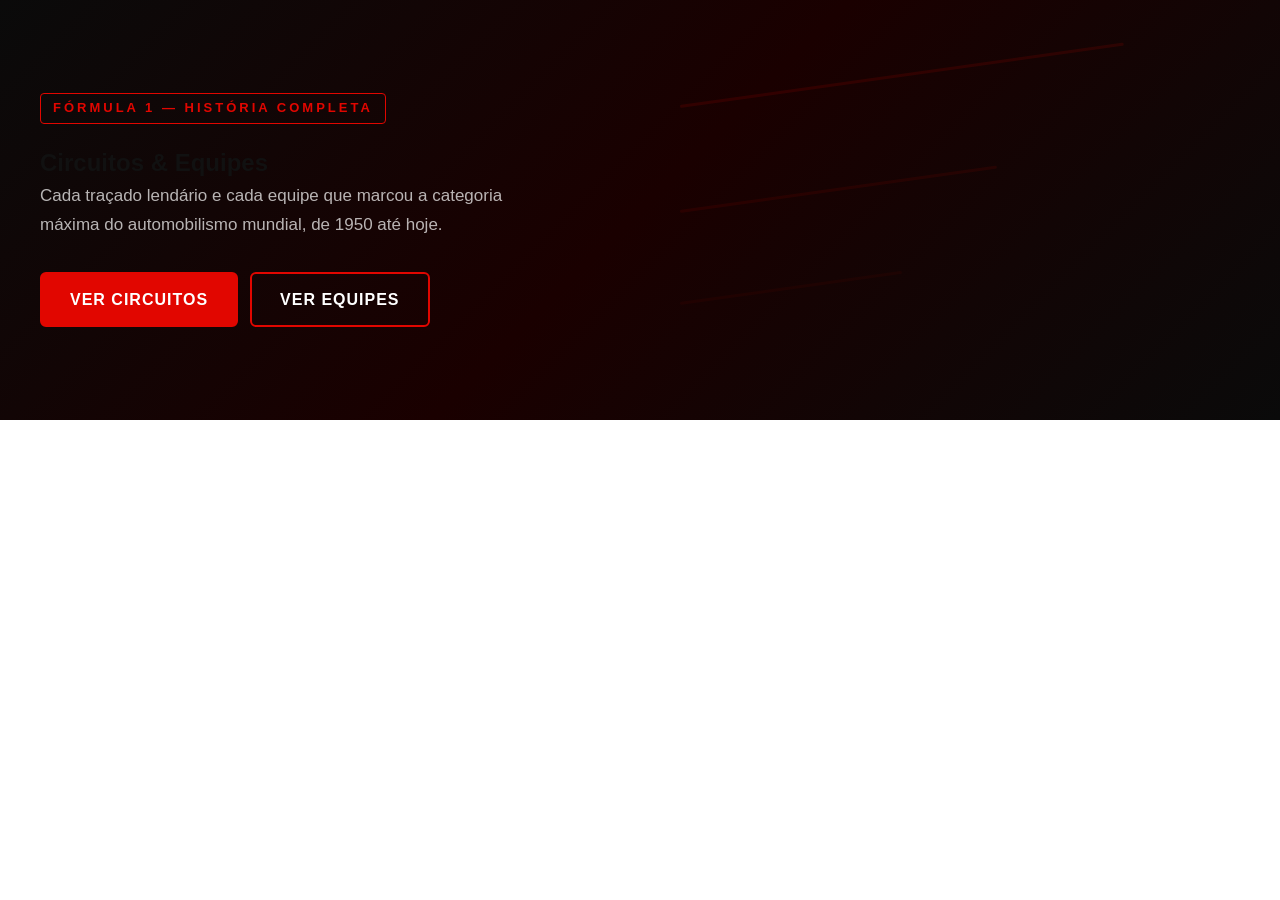
==== equipes.html @ 6c243dbe "f1 blog 4.1" ====
<!DOCTYPE html>
<link rel="stylesheet" href="../style.css">

<section class="hero">
    <div class="hero-inner">
        <div class="hero-tag">Fórmula 1 — História Completa</div>
        <h1 class="hero-titulo">Circuitos <span>&amp; Equipes</span></h1>
        <p class="hero-sub">Cada traçado lendário e cada equipe que marcou a categoria máxima do automobilismo mundial, de 1950 até hoje.</p>
        <div class="hero-actions">
            <a href="#circuits-section" class="btn-hero">Ver Circuitos</a>
            <a href="#teams-section" class="btn-hero btn-hero-outline">Ver Equipes</a>
        </div>
    </div>
    <div class="hero-deco">
        <div class="deco-line dl1"></div>
        <div class="deco-line dl2"></div>
        <div class="deco-line dl3"></div>
    </div>
</section>
---- style.css ----
/* ============================================
   F1 BLOG — style.css
   Tema: Racing editorial — Barlow Condensed
============================================ */

/* ============================================
   VARIÁVEIS & RESET
============================================ */
:root {
    --red:        #e10600;
    --red-dark:   #a00400;
    --black:      #0a0a0a;
    --white:      #ffffff;
    --gray-100:   #f5f5f5;
    --gray-200:   #e8e8e8;
    --gray-400:   #999;
    --gray-600:   #555;
    --gray-800:   #222;
    --surface:    #ffffff;
    --surface-2:  #f5f5f5;
    --text:       #111111;
    --text-muted: #666666;
    --border:     #e0e0e0;
    --header-h:   64px;
    --radius:     12px;
    --shadow:     0 4px 24px rgba(0,0,0,0.08);
    --shadow-lg:  0 8px 40px rgba(0,0,0,0.14);
    --font-head:  'Barlow Condensed', sans-serif;
    --font-body:  'Barlow', sans-serif;
}

body.dark-mode {
    --surface:    #141414;
    --surface-2:  #1e1e1e;
    --text:       #f0f0f0;
    --text-muted: #999;
    --border:     #2a2a2a;
    --shadow:     0 4px 24px rgba(0,0,0,0.4);
    --shadow-lg:  0 8px 40px rgba(0,0,0,0.6);
    --gray-100:   #1e1e1e;
    --gray-200:   #2a2a2a;
}

*, *::before, *::after { margin: 0; padding: 0; box-sizing: border-box; }

html { scroll-behavior: smooth; }

body {
    background: var(--surface);
    color: var(--text);
    font-family: var(--font-body);
    font-size: 16px;
    line-height: 1.6;
    transition: background 0.3s, color 0.3s;
}

img { display: block; max-width: 100%; }
a   { color: inherit; text-decoration: none; }
button { cursor: pointer; font-family: var(--font-body); }

/* ============================================
   BOTÃO MODO ESCURO
============================================ */
#modo-toggle {
    position: fixed;
    top: 14px;
    right: 16px;
    z-index: 2000;
    background: var(--red);
    color: white;
    border: none;
    width: 40px;
    height: 40px;
    border-radius: 50%;
    font-size: 16px;
    box-shadow: 0 2px 10px rgba(0,0,0,0.3);
    transition: transform 0.2s;
}
#modo-toggle:hover { transform: scale(1.1); }

/* ============================================
   MENU HAMBÚRGUER
============================================ */
.hamburger {
    display: none;
    position: fixed;
    top: 14px;
    left: 16px;
    z-index: 2000;
    background: var(--red);
    border: none;
    width: 40px;
    height: 40px;
    border-radius: 8px;
    flex-direction: column;
    justify-content: center;
    align-items: center;
    gap: 5px;
    box-shadow: 0 2px 10px rgba(0,0,0,0.3);
}
.hamburger span {
    display: block;
    width: 22px;
    height: 2px;
    background: white;
    border-radius: 2px;
    transition: all 0.3s;
}

.mobile-menu {
    display: none;
    position: fixed;
    top: 0; left: -100%;
    width: 280px; height: 100vh;
    background: var(--surface);
    box-shadow: 5px 0 30px rgba(0,0,0,0.25);
    z-index: 1900;
    transition: left 0.3s ease;
    overflow-y: auto;
}
.mobile-menu.active { left: 0; }

.mobile-menu-header {
    padding: 20px 24px;
    background: linear-gradient(135deg, var(--red), var(--red-dark));
    display: flex;
    justify-content: space-between;
    align-items: center;
}
.close-btn {
    background: none; border: none;
    color: white; font-size: 32px;
    line-height: 1; padding: 0;
}

.mobile-menu-content { padding: 24px 20px; }

.menu-link {
    display: block;
    padding: 14px 12px;
    font-family: var(--font-head);
    font-size: 18px;
    font-weight: 700;
    letter-spacing: 0.5px;
    color: var(--text);
    border-radius: 8px;
    border-left: 3px solid transparent;
    margin-bottom: 4px;
    transition: all 0.2s;
}
.menu-link:hover {
    background: var(--gray-100);
    color: var(--red);
    border-left-color: var(--red);
    padding-left: 18px;
}

.menu-divider { height: 1px; background: var(--border); margin: 20px 0; }

.menu-admin-btn {
    width: 100%; padding: 12px;
    background: #6f42c1; color: white;
    border: none; border-radius: 8px;
    font-family: var(--font-head);
    font-size: 16px; font-weight: 700;
    letter-spacing: 0.5px;
    transition: background 0.2s;
}
.menu-admin-btn:hover { background: #5a35a0; }

.menu-overlay {
    display: none;
    position: fixed; inset: 0;
    background: rgba(0,0,0,0.5);
    z-index: 1800;
    opacity: 0;
    transition: opacity 0.3s;
}
.menu-overlay.active { display: block; opacity: 1; }

/* ============================================
   CABEÇALHO
============================================ */
#site-header {
    position: sticky;
    top: 0; z-index: 1000;
    background: var(--surface);
    border-bottom: 2px solid var(--red);
    height: var(--header-h);
    box-shadow: 0 2px 16px rgba(0,0,0,0.1);
}
.header-inner {
    max-width: 1200px;
    margin: 0 auto;
    padding: 0 24px;
    height: 100%;
    display: flex;
    align-items: center;
    justify-content: space-between;
}
.header-logo { display: flex; align-items: center; }

.header-nav {
    display: flex;
    align-items: center;
    gap: 8px;
}
.header-nav a {
    font-family: var(--font-head);
    font-size: 15px;
    font-weight: 700;
    letter-spacing: 0.5px;
    padding: 8px 14px;
    border-radius: 6px;
    color: var(--text);
    transition: all 0.2s;
    text-transform: uppercase;
}
.header-nav a:hover { background: var(--gray-100); color: var(--red); }

.btn-admin-nav {
    font-family: var(--font-head);
    font-size: 15px;
    font-weight: 700;
    letter-spacing: 0.5px;
    padding: 8px 16px;
    background: #6f42c1;
    color: white;
    border: none;
    border-radius: 6px;
    text-transform: uppercase;
    transition: background 0.2s;
}
.btn-admin-nav:hover { background: #5a35a0; }

/* ============================================
   HERO
============================================ */
.hero {
    position: relative;
    overflow: hidden;
    background: linear-gradient(135deg, #0a0a0a 0%, #1a0000 50%, #0a0a0a 100%);
    min-height: 420px;
    display: flex;
    align-items: center;
    padding: 60px 24px;
}
.hero-inner {
    position: relative;
    z-index: 2;
    max-width: 1200px;
    margin: 0 auto;
    width: 100%;
}
.hero-tag {
    display: inline-block;
    font-family: var(--font-head);
    font-size: 13px;
    font-weight: 700;
    letter-spacing: 3px;
    text-transform: uppercase;
    color: var(--red);
    border: 1px solid var(--red);
    padding: 4px 12px;
    border-radius: 4px;
    margin-bottom: 20px;
}
.hero-title {
    font-family: var(--font-head);
    font-size: clamp(56px, 8vw, 96px);
    font-weight: 900;
    line-height: 0.9;
    letter-spacing: -1px;
    color: white;
    text-transform: uppercase;
    margin-bottom: 20px;
}
.hero-title span { color: var(--red); }

.hero-sub {
    font-size: 17px;
    color: rgba(255,255,255,0.7);
    max-width: 520px;
    margin-bottom: 32px;
    line-height: 1.7;
}
.hero-actions { display: flex; gap: 12px; flex-wrap: wrap; }

.btn-hero {
    font-family: var(--font-head);
    font-size: 16px;
    font-weight: 700;
    letter-spacing: 1px;
    text-transform: uppercase;
    padding: 13px 28px;
    background: var(--red);
    color: white;
    border: 2px solid var(--red);
    border-radius: 6px;
    transition: all 0.2s;
    display: inline-block;
}
.btn-hero:hover { background: var(--red-dark); border-color: var(--red-dark); }

.btn-hero-outline {
    background: transparent;
    color: white;
}
.btn-hero-outline:hover { background: rgba(255,255,255,0.1); border-color: white; }

/* Decoração hero */
.hero-deco {
    position: absolute;
    right: -40px; top: 0;
    height: 100%; width: 50%;
    z-index: 1;
    opacity: 0.12;
    pointer-events: none;
}
.deco-line {
    position: absolute;
    height: 3px;
    background: var(--red);
    border-radius: 2px;
    transform-origin: left center;
}
.dl1 { width: 70%; top: 25%; transform: rotate(-8deg); }
.dl2 { width: 50%; top: 50%; transform: rotate(-8deg); opacity: 0.7; }
.dl3 { width: 35%; top: 72%; transform: rotate(-8deg); opacity: 0.4; }

/* ============================================
   MODAIS
============================================ */
.modal-overlay {
    position: fixed; inset: 0;
    background: rgba(0,0,0,0.7);
    z-index: 3000;
    display: flex;
    align-items: center;
    justify-content: center;
    padding: 20px;
    backdrop-filter: blur(4px);
}
.modal-box {
    background: var(--surface);
    border-radius: 16px;
    padding: 36px;
    width: 100%;
    max-width: 400px;
    position: relative;
    box-shadow: var(--shadow-lg);
    border-top: 4px solid var(--red);
}
.modal-close {
    position: absolute;
    top: 14px; right: 18px;
    background: none; border: none;
    font-size: 28px;
    color: var(--text-muted);
    line-height: 1;
    transition: color 0.2s;
}
.modal-close:hover { color: var(--red); }

.modal-box h2 {
    font-family: var(--font-head);
    font-size: 28px;
    font-weight: 900;
    text-transform: uppercase;
    letter-spacing: 1px;
    margin-bottom: 6px;
    color: var(--text);
}
.modal-sub {
    font-size: 14px;
    color: var(--text-muted);
    margin-bottom: 24px;
}
.modal-box input {
    width: 100%;
    padding: 12px 14px;
    margin-bottom: 12px;
    border: 1.5px solid var(--border);
    border-radius: 8px;
    font-size: 15px;
    font-family: var(--font-body);
    background: var(--surface-2);
    color: var(--text);
    transition: border-color 0.2s;
}
.modal-box input:focus { outline: none; border-color: var(--red); }

.modal-box button[id^="btn"] {
    width: 100%;
    padding: 13px;
    background: var(--red);
    color: white;
    border: none;
    border-radius: 8px;
    font-family: var(--font-head);
    font-size: 17px;
    font-weight: 700;
    letter-spacing: 1px;
    text-transform: uppercase;
    margin-top: 4px;
    transition: background 0.2s;
}
.modal-box button[id^="btn"]:hover { background: var(--red-dark); }

.form-msg {
    margin-top: 10px;
    padding: 10px 12px;
    border-radius: 8px;
    font-size: 14px;
    display: none;
}
.form-msg.error   { background: #ffebee; color: #c62828; display: block; }
.form-msg.success { background: #e8f5e9; color: #2e7d32; display: block; }
body.dark-mode .form-msg.error   { background: #3d1515; color: #ffcdd2; }
body.dark-mode .form-msg.success { background: #152d18; color: #c8e6c9; }

.modal-footer-link {
    margin-top: 16px;
    font-size: 14px;
    color: var(--text-muted);
    text-align: center;
}
.link-btn {
    background: none; border: none;
    color: var(--red);
    font-size: 14px;
    font-weight: 600;
    text-decoration: underline;
    padding: 0;
}

/* ============================================
   PAINEL ADMIN
============================================ */
#admin-panel {
    background: var(--surface-2);
    border-bottom: 3px solid var(--red);
    box-shadow: 0 4px 20px rgba(0,0,0,0.12);
}

.admin-bar {
    display: flex;
    align-items: center;
    gap: 12px;
    flex-wrap: wrap;
    padding: 12px 24px;
    background: linear-gradient(90deg, #1a0000, #0d0d0d);
    border-bottom: 1px solid #333;
}
.admin-bar-title {
    font-family: var(--font-head);
    font-size: 16px;
    font-weight: 700;
    letter-spacing: 1px;
    text-transform: uppercase;
    color: white;
    margin-right: 8px;
}
.admin-bar-tabs { display: flex; gap: 6px; flex-wrap: wrap; }

.admin-tab-btn {
    font-family: var(--font-head);
    font-size: 14px;
    font-weight: 700;
    letter-spacing: 0.5px;
    text-transform: uppercase;
    padding: 7px 16px;
    border: 1.5px solid #444;
    border-radius: 6px;
    background: transparent;
    color: #ccc;
    transition: all 0.2s;
}
.admin-tab-btn:hover  { border-color: var(--red); color: white; }
.admin-tab-btn.active { background: var(--red); border-color: var(--red); color: white; }

.btn-logout-admin {
    margin-left: auto;
    font-family: var(--font-head);
    font-size: 14px;
    font-weight: 700;
    text-transform: uppercase;
    padding: 7px 16px;
    background: transparent;
    color: #888;
    border: 1.5px solid #444;
    border-radius: 6px;
    transition: all 0.2s;
}
.btn-logout-admin:hover { border-color: #dc3545; color: #dc3545; }

.admin-body {
    max-width: 1200px;
    margin: 0 auto;
    padding: 28px 24px;
}

.admin-tab-content        { display: none; }
.admin-tab-content.active { display: block; }

.admin-tab-content h3 {
    font-family: var(--font-head);
    font-size: 20px;
    font-weight: 700;
    text-transform: uppercase;
    letter-spacing: 1px;
    color: var(--red);
    margin-bottom: 16px;
}

.admin-fields {
    display: grid;
    grid-template-columns: repeat(auto-fill, minmax(240px, 1fr));
    gap: 10px;
    margin-bottom: 14px;
}
.admin-fields input,
.admin-fields textarea {
    padding: 10px 12px;
    border: 1.5px solid var(--border);
    border-radius: 8px;
    font-size: 14px;
    font-family: var(--font-body);
    background: var(--surface);
    color: var(--text);
    transition: border-color 0.2s;
    resize: vertical;
}
.admin-fields textarea { grid-column: 1 / -1; }
.admin-fields input:focus,
.admin-fields textarea:focus { outline: none; border-color: var(--red); }

.admin-tab-content > button,
.admin-tab-content button[id^="btn"] {
    font-family: var(--font-head);
    font-size: 16px;
    font-weight: 700;
    text-transform: uppercase;
    letter-spacing: 0.5px;
    padding: 11px 24px;
    background: var(--red);
    color: white;
    border: none;
    border-radius: 8px;
    transition: background 0.2s;
}
.admin-tab-content > button:hover,
.admin-tab-content button[id^="btn"]:hover { background: var(--red-dark); }

/* Usuários no admin */
.user-card {
    background: var(--surface);
    border-radius: 10px;
    padding: 16px 20px;
    margin: 10px 0;
    display: flex;
    justify-content: space-between;
    align-items: center;
    border-left: 4px solid #6f42c1;
    box-shadow: var(--shadow);
}
.user-card-info { display: flex; flex-direction: column; gap: 2px; }
.user-card-info strong { font-size: 15px; color: var(--text); }
.user-card-info span   { font-size: 13px; color: var(--text-muted); }

.btn-delete-user {
    font-family: var(--font-head);
    font-size: 13px;
    font-weight: 700;
    text-transform: uppercase;
    padding: 7px 14px;
    background: #dc3545;
    color: white;
    border: none;
    border-radius: 6px;
    transition: background 0.2s;
}
.btn-delete-user:hover    { background: #c82333; }
.btn-delete-user:disabled { background: #888; cursor: not-allowed; }

/* ============================================
   CONTEÚDO PRINCIPAL
============================================ */
main { max-width: 1200px; margin: 0 auto; padding: 0 24px 60px; }

.content-section { padding-top: 56px; }

.section-header {
    margin-bottom: 28px;
    border-bottom: 3px solid var(--red);
    padding-bottom: 20px;
}
.section-header h2 {
    font-family: var(--font-head);
    font-size: clamp(36px, 5vw, 52px);
    font-weight: 900;
    text-transform: uppercase;
    letter-spacing: -0.5px;
    color: var(--text);
    margin-bottom: 16px;
}
.section-controls {
    display: flex;
    gap: 12px;
    flex-wrap: wrap;
    align-items: center;
}

.search-input {
    padding: 9px 14px;
    border: 1.5px solid var(--border);
    border-radius: 8px;
    font-size: 14px;
    font-family: var(--font-body);
    background: var(--surface-2);
    color: var(--text);
    width: 220px;
    transition: border-color 0.2s;
}
.search-input:focus { outline: none; border-color: var(--red); }

.filter-tabs { display: flex; gap: 6px; flex-wrap: wrap; }

.filter-btn {
    font-family: var(--font-head);
    font-size: 13px;
    font-weight: 700;
    text-transform: uppercase;
    letter-spacing: 0.5px;
    padding: 7px 14px;
    border: 1.5px solid var(--border);
    border-radius: 6px;
    background: transparent;
    color: var(--text-muted);
    transition: all 0.2s;
}
.filter-btn:hover  { border-color: var(--red); color: var(--text); }
.filter-btn.active { background: var(--red); border-color: var(--red); color: white; }

/* ============================================
   CARDS GRID
============================================ */
.cards-grid {
    display: grid;
    grid-template-columns: repeat(auto-fill, minmax(300px, 1fr));
    gap: 20px;
}

.card {
    background: var(--surface);
    border-radius: var(--radius);
    padding: 24px;
    box-shadow: var(--shadow);
    border-left: 5px solid var(--red);
    transition: transform 0.25s, box-shadow 0.25s;
    position: relative;
    overflow: hidden;
}
.card:hover {
    transform: translateY(-4px);
    box-shadow: var(--shadow-lg);
}
.card::before {
    content: '';
    position: absolute;
    top: 0; right: 0;
    width: 60px; height: 60px;
    background: linear-gradient(225deg, rgba(225,6,0,0.06) 0%, transparent 70%);
    pointer-events: none;
}

.card-flag {
    font-size: 28px;
    margin-bottom: 8px;
}
.card-title {
    font-family: var(--font-head);
    font-size: 22px;
    font-weight: 800;
    text-transform: uppercase;
    letter-spacing: 0.3px;
    color: var(--text);
    margin-bottom: 4px;
    line-height: 1.1;
}
.card-subtitle {
    font-size: 13px;
    font-weight: 600;
    color: var(--red);
    text-transform: uppercase;
    letter-spacing: 0.5px;
    margin-bottom: 12px;
}
.card-meta {
    display: flex;
    flex-wrap: wrap;
    gap: 6px;
    margin-bottom: 12px;
}
.card-badge {
    font-family: var(--font-head);
    font-size: 12px;
    font-weight: 700;
    letter-spacing: 0.5px;
    text-transform: uppercase;
    padding: 3px 10px;
    border-radius: 20px;
    background: var(--gray-100);
    color: var(--text-muted);
}
body.dark-mode .card-badge { background: var(--gray-200); }

.card-desc {
    font-size: 14px;
    color: var(--text-muted);
    line-height: 1.6;
}

.btn-delete-card {
    position: absolute;
    top: 12px; right: 12px;
    width: 30px; height: 30px;
    border-radius: 50%;
    background: #dc3545;
    color: white;
    border: none;
    font-size: 16px;
    font-weight: bold;
    display: flex;
    align-items: center;
    justify-content: center;
    opacity: 0;
    transition: opacity 0.2s, transform 0.2s;
}
.card:hover .btn-delete-card { opacity: 1; }
.btn-delete-card:hover { transform: scale(1.15); background: #c82333; }

/* Estado vazio */
.empty-state {
    grid-column: 1 / -1;
    text-align: center;
    padding: 60px 20px;
    color: var(--text-muted);
}
.empty-state p {
    font-family: var(--font-head);
    font-size: 20px;
    font-weight: 600;
    text-transform: uppercase;
    letter-spacing: 1px;
}

/* ============================================
   FOOTER
============================================ */
footer {
    background: var(--black);
    border-top: 3px solid var(--red);
    padding: 36px 24px;
}
.footer-inner {
    max-width: 1200px;
    margin: 0 auto;
    text-align: center;
    display: flex;
    flex-direction: column;
    align-items: center;
    gap: 10px;
}
.footer-inner p      { font-size: 14px; color: #888; }
.footer-disclaimer   { font-size: 12px; color: #555; }

/* ============================================
   MENSAGEM GLOBAL
============================================ */
#message {
    position: fixed;
    bottom: 24px;
    right: 24px;
    padding: 14px 24px;
    border-radius: 10px;
    color: white;
    font-family: var(--font-head);
    font-size: 15px;
    font-weight: 700;
    letter-spacing: 0.5px;
    text-transform: uppercase;
    z-index: 9999;
    transform: translateY(100px);
    opacity: 0;
    transition: transform 0.3s, opacity 0.3s;
    box-shadow: 0 6px 24px rgba(0,0,0,0.35);
    pointer-events: none;
}
#message.show         { transform: translateY(0); opacity: 1; }
#message.success      { background: linear-gradient(135deg, #28a745, #20c997); }
#message.error        { background: linear-gradient(135deg, #dc3545, #e83e8c); }

/* ============================================
   RESPONSIVO
============================================ */
@media (max-width: 768px) {
    .hamburger         { display: flex; }
    #site-header       { display: none; }
    #modo-toggle       { top: 14px; right: 16px; }

    .hero              { padding: 80px 20px 50px; min-height: auto; }
    .hero-deco         { display: none; }

    .section-header h2 { font-size: 32px; }
    .section-controls  { flex-direction: column; align-items: flex-start; }
    .search-input      { width: 100%; }
    .filter-tabs       { width: 100%; }

    .cards-grid        { grid-template-columns: 1fr; }

    .admin-bar         { flex-direction: column; align-items: flex-start; }
    .btn-logout-admin  { margin-left: 0; }
    .admin-fields      { grid-template-columns: 1fr; }
    .admin-fields textarea { grid-column: 1; }

    .modal-box         { padding: 28px 20px; }
}
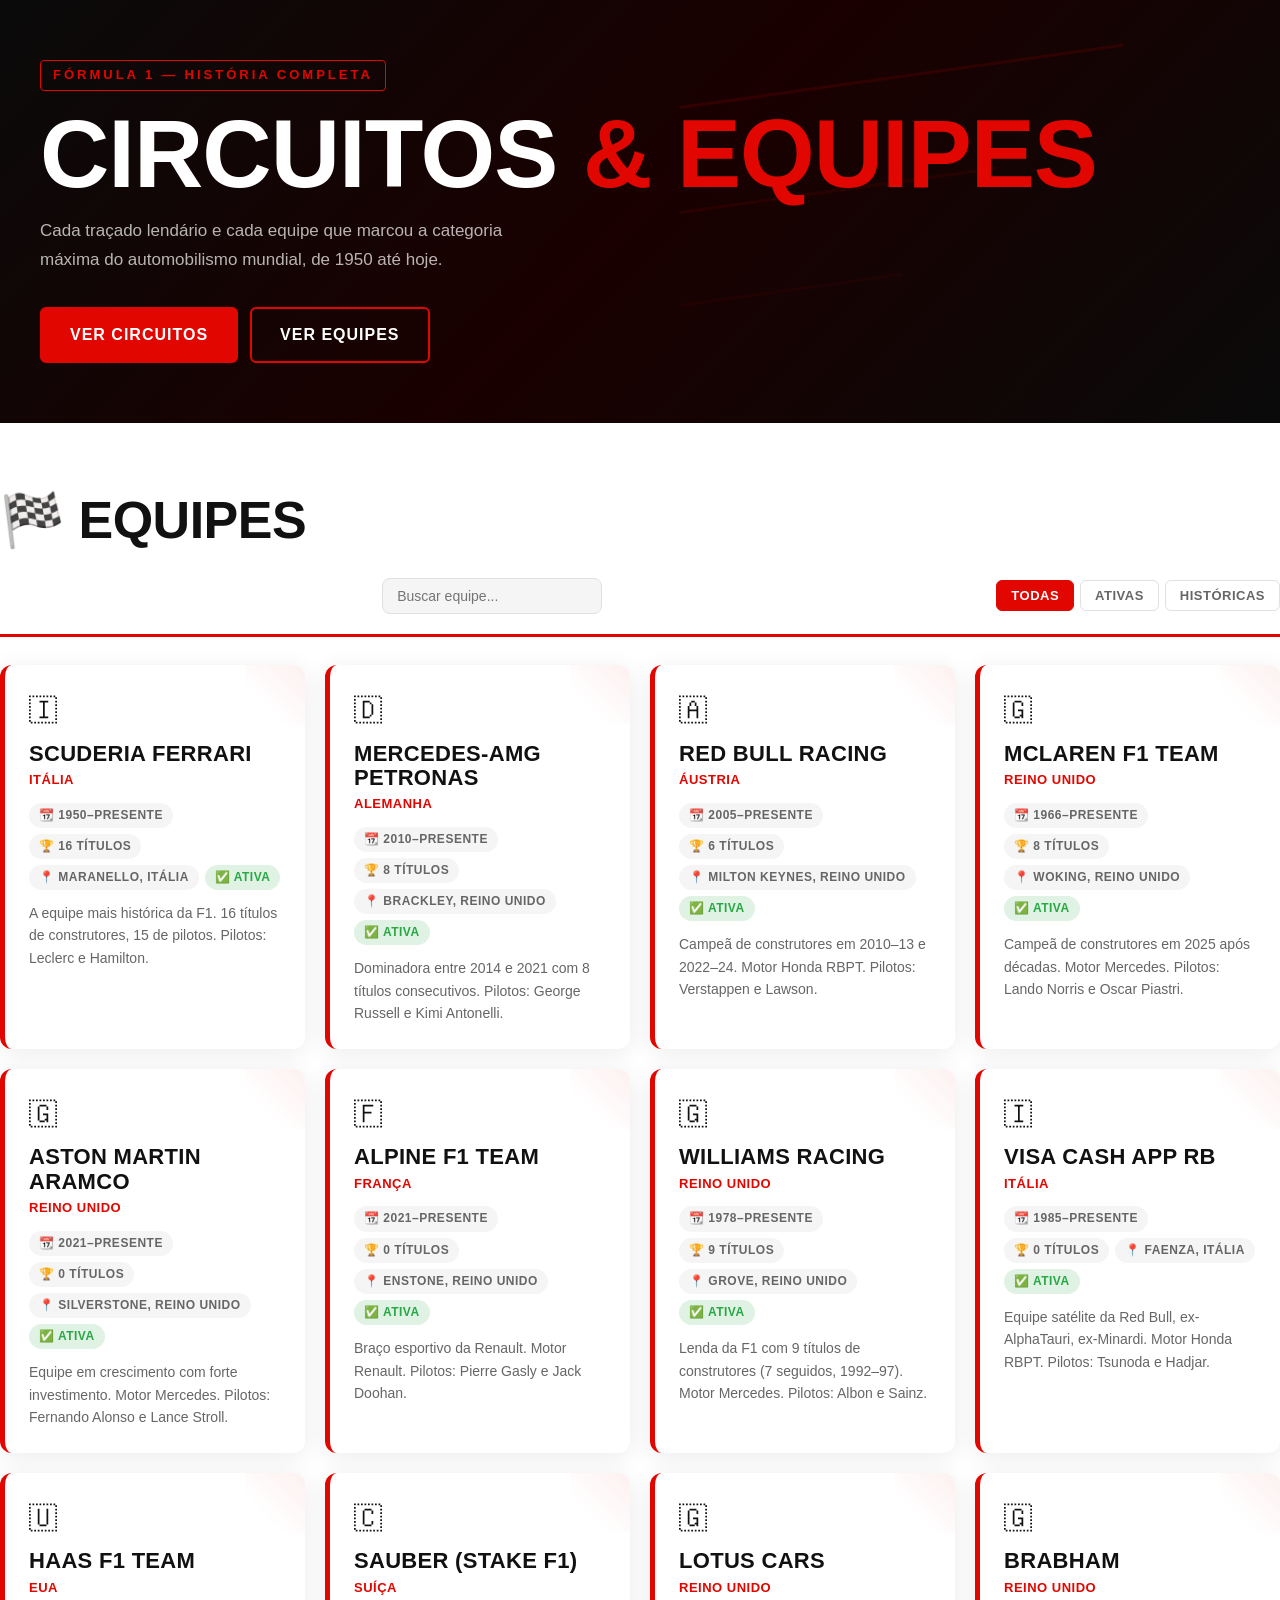
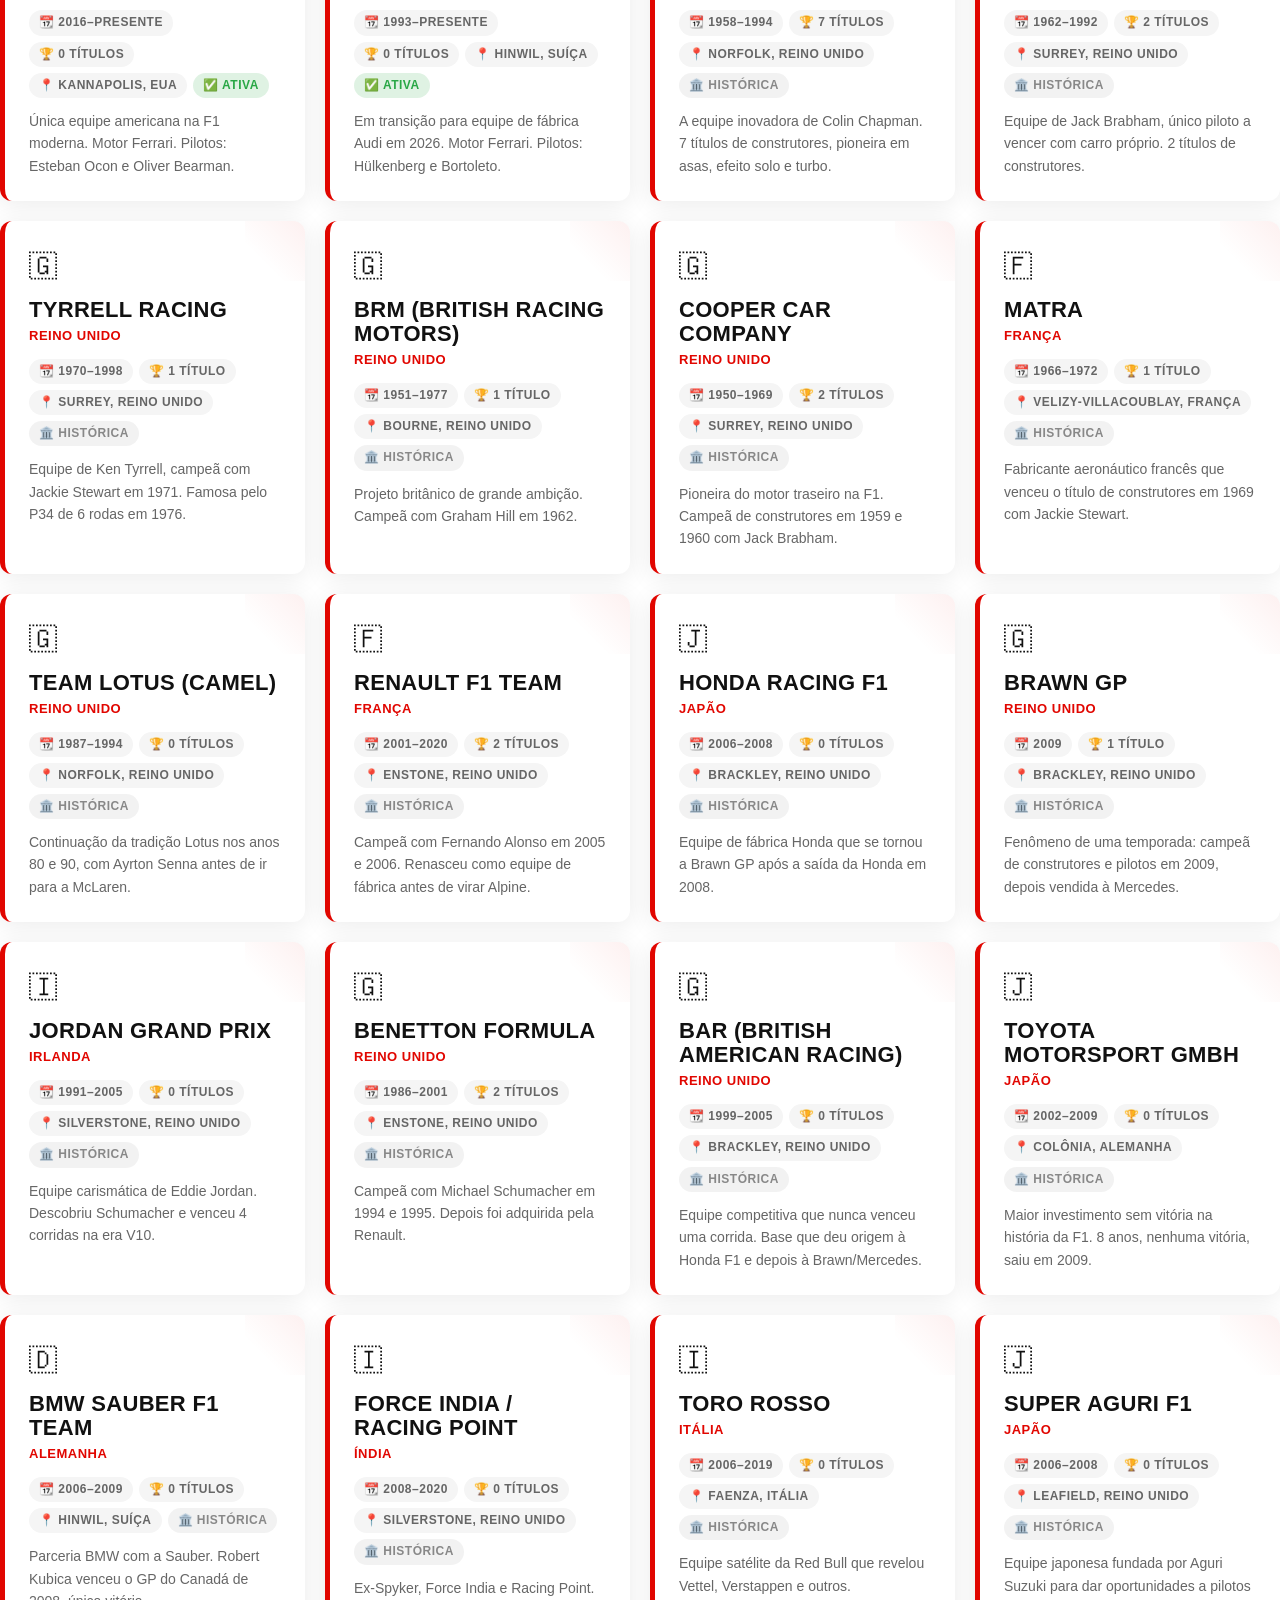
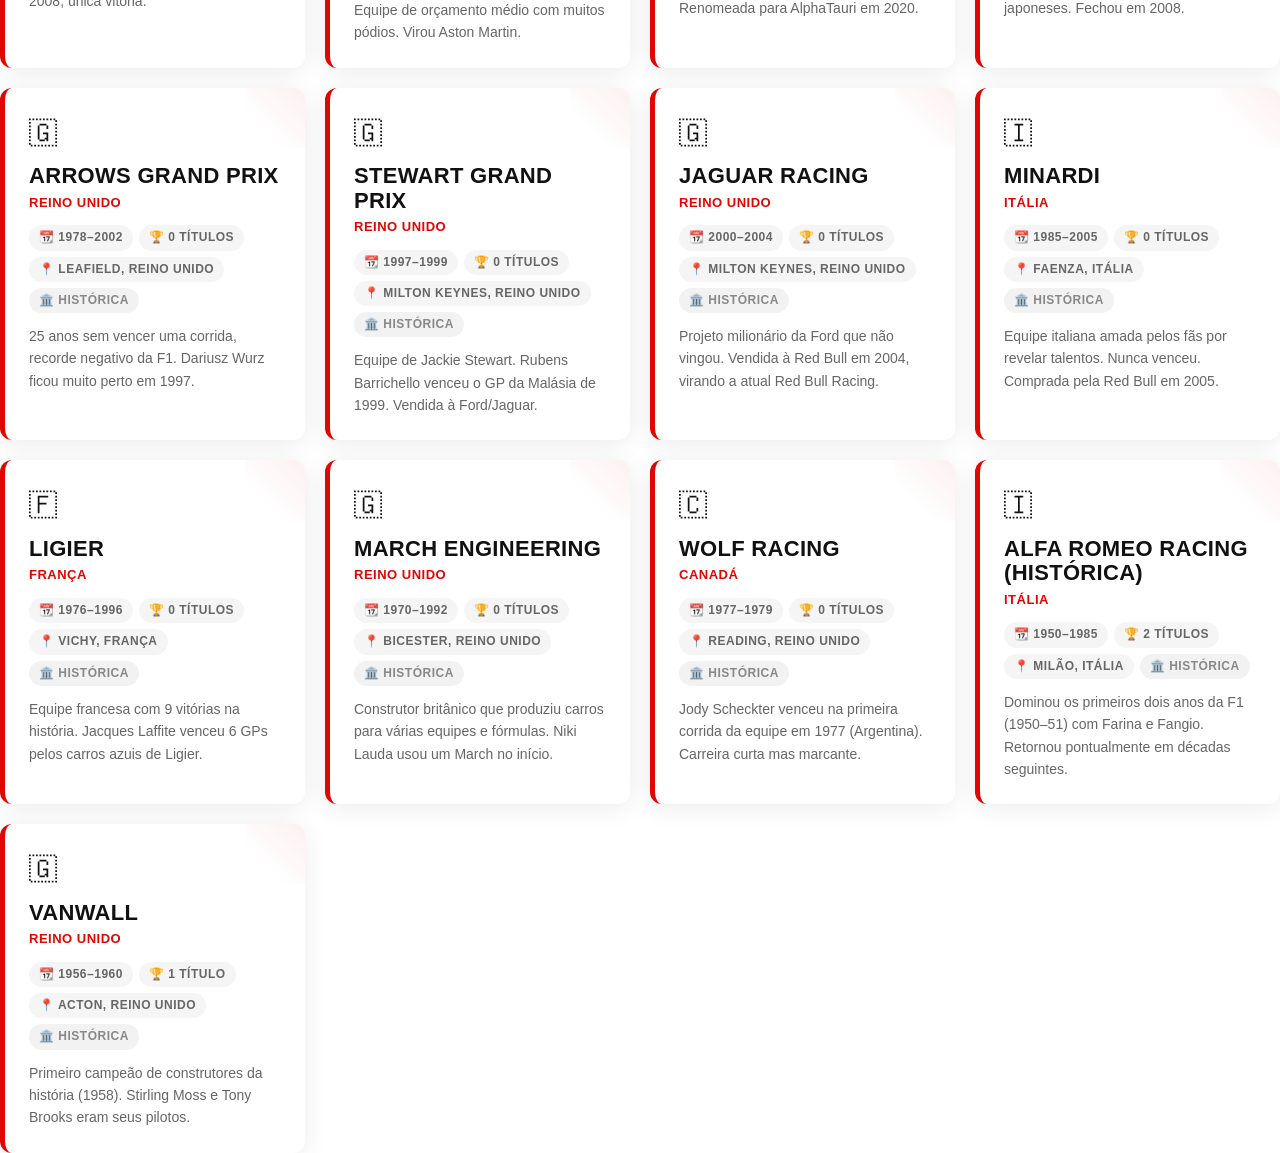
==== commit d1ba6105: "1.2.6" ====
--- a/equipes.html
+++ b/equipes.html
@@ -4,11 +4,11 @@
 <section class="hero">
     <div class="hero-inner">
         <div class="hero-tag">Fórmula 1 — História Completa</div>
-        <h1 class="hero-titulo">Circuitos <span>&amp; Equipes</span></h1>
+        <h1 class="hero-title">Circuitos <span>&amp; Equipes</span></h1>
         <p class="hero-sub">Cada traçado lendário e cada equipe que marcou a categoria máxima do automobilismo mundial, de 1950 até hoje.</p>
         <div class="hero-actions">
             <a href="#circuits-section" class="btn-hero">Ver Circuitos</a>
-            <a href="#teams-section" class="btn-hero btn-hero-outline">Ver Equipes</a>
+            <a href="#teams-section"    class="btn-hero btn-hero-outline">Ver Equipes</a>
         </div>
     </div>
     <div class="hero-deco">
@@ -16,4 +16,167 @@
         <div class="deco-line dl2"></div>
         <div class="deco-line dl3"></div>
     </div>
+</section>
+
+<section id="teams-section" class="content-section">
+    <div class="section-header">
+        <h2>🏁 Equipes</h2>
+        <div class="section-controls">
+            <input type="text" id="team-search" class="search-input" placeholder="Buscar equipe...">
+            <div class="filter-tabs">
+                <button class="filter-btn active" data-filter="all">Todas</button>
+                <button class="filter-btn" data-filter="ativa">Ativas</button>
+                <button class="filter-btn" data-filter="historica">Históricas</button>
+            </div>
+        </div>
+    </div>
+    <div id="teams-list" class="cards-grid"><div class="card">
+    <div class="card-flag">🇮</div>
+    <div class="card-title">Scuderia Ferrari</div>
+    <div class="card-subtitle">Itália</div>
+    <div class="card-meta"><span class="card-badge">📆 1950–presente</span><span class="card-badge">🏆 16 títulos</span><span class="card-badge">📍 Maranello, Itália</span><span class="card-badge" style="background:rgba(40,167,69,0.15); color:#28a745">✅ Ativa</span></div><p class="card-desc">A equipe mais histórica da F1. 16 títulos de construtores, 15 de pilotos. Pilotos: Leclerc e Hamilton.</p></div><div class="card">
+    <div class="card-flag">🇩</div>
+    <div class="card-title">Mercedes-AMG Petronas</div>
+    <div class="card-subtitle">Alemanha</div>
+    <div class="card-meta"><span class="card-badge">📆 2010–presente</span><span class="card-badge">🏆 8 títulos</span><span class="card-badge">📍 Brackley, Reino Unido</span><span class="card-badge" style="background:rgba(40,167,69,0.15); color:#28a745">✅ Ativa</span></div><p class="card-desc">Dominadora entre 2014 e 2021 com 8 títulos consecutivos. Pilotos: George Russell e Kimi Antonelli.</p></div><div class="card">
+    <div class="card-flag">🇦</div>
+    <div class="card-title">Red Bull Racing</div>
+    <div class="card-subtitle">Áustria</div>
+    <div class="card-meta"><span class="card-badge">📆 2005–presente</span><span class="card-badge">🏆 6 títulos</span><span class="card-badge">📍 Milton Keynes, Reino Unido</span><span class="card-badge" style="background:rgba(40,167,69,0.15); color:#28a745">✅ Ativa</span></div><p class="card-desc">Campeã de construtores em 2010–13 e 2022–24. Motor Honda RBPT. Pilotos: Verstappen e Lawson.</p></div><div class="card">
+    <div class="card-flag">🇬</div>
+    <div class="card-title">McLaren F1 Team</div>
+    <div class="card-subtitle">Reino Unido</div>
+    <div class="card-meta"><span class="card-badge">📆 1966–presente</span><span class="card-badge">🏆 8 títulos</span><span class="card-badge">📍 Woking, Reino Unido</span><span class="card-badge" style="background:rgba(40,167,69,0.15); color:#28a745">✅ Ativa</span></div><p class="card-desc">Campeã de construtores em 2025 após décadas. Motor Mercedes. Pilotos: Lando Norris e Oscar Piastri.</p></div><div class="card">
+    <div class="card-flag">🇬</div>
+    <div class="card-title">Aston Martin Aramco</div>
+    <div class="card-subtitle">Reino Unido</div>
+    <div class="card-meta"><span class="card-badge">📆 2021–presente</span><span class="card-badge">🏆 0 títulos</span><span class="card-badge">📍 Silverstone, Reino Unido</span><span class="card-badge" style="background:rgba(40,167,69,0.15); color:#28a745">✅ Ativa</span></div><p class="card-desc">Equipe em crescimento com forte investimento. Motor Mercedes. Pilotos: Fernando Alonso e Lance Stroll.</p></div><div class="card">
+    <div class="card-flag">🇫</div>
+    <div class="card-title">Alpine F1 Team</div>
+    <div class="card-subtitle">França</div>
+    <div class="card-meta"><span class="card-badge">📆 2021–presente</span><span class="card-badge">🏆 0 títulos</span><span class="card-badge">📍 Enstone, Reino Unido</span><span class="card-badge" style="background:rgba(40,167,69,0.15); color:#28a745">✅ Ativa</span></div><p class="card-desc">Braço esportivo da Renault. Motor Renault. Pilotos: Pierre Gasly e Jack Doohan.</p></div><div class="card">
+    <div class="card-flag">🇬</div>
+    <div class="card-title">Williams Racing</div>
+    <div class="card-subtitle">Reino Unido</div>
+    <div class="card-meta"><span class="card-badge">📆 1978–presente</span><span class="card-badge">🏆 9 títulos</span><span class="card-badge">📍 Grove, Reino Unido</span><span class="card-badge" style="background:rgba(40,167,69,0.15); color:#28a745">✅ Ativa</span></div><p class="card-desc">Lenda da F1 com 9 títulos de construtores (7 seguidos, 1992–97). Motor Mercedes. Pilotos: Albon e Sainz.</p></div><div class="card">
+    <div class="card-flag">🇮</div>
+    <div class="card-title">Visa Cash App RB</div>
+    <div class="card-subtitle">Itália</div>
+    <div class="card-meta"><span class="card-badge">📆 1985–presente</span><span class="card-badge">🏆 0 títulos</span><span class="card-badge">📍 Faenza, Itália</span><span class="card-badge" style="background:rgba(40,167,69,0.15); color:#28a745">✅ Ativa</span></div><p class="card-desc">Equipe satélite da Red Bull, ex-AlphaTauri, ex-Minardi. Motor Honda RBPT. Pilotos: Tsunoda e Hadjar.</p></div><div class="card">
+    <div class="card-flag">🇺</div>
+    <div class="card-title">Haas F1 Team</div>
+    <div class="card-subtitle">EUA</div>
+    <div class="card-meta"><span class="card-badge">📆 2016–presente</span><span class="card-badge">🏆 0 títulos</span><span class="card-badge">📍 Kannapolis, EUA</span><span class="card-badge" style="background:rgba(40,167,69,0.15); color:#28a745">✅ Ativa</span></div><p class="card-desc">Única equipe americana na F1 moderna. Motor Ferrari. Pilotos: Esteban Ocon e Oliver Bearman.</p></div><div class="card">
+    <div class="card-flag">🇨</div>
+    <div class="card-title">Sauber (Stake F1)</div>
+    <div class="card-subtitle">Suíça</div>
+    <div class="card-meta"><span class="card-badge">📆 1993–presente</span><span class="card-badge">🏆 0 títulos</span><span class="card-badge">📍 Hinwil, Suíça</span><span class="card-badge" style="background:rgba(40,167,69,0.15); color:#28a745">✅ Ativa</span></div><p class="card-desc">Em transição para equipe de fábrica Audi em 2026. Motor Ferrari. Pilotos: Hülkenberg e Bortoleto.</p></div><div class="card">
+    <div class="card-flag">🇬</div>
+    <div class="card-title">Lotus Cars</div>
+    <div class="card-subtitle">Reino Unido</div>
+    <div class="card-meta"><span class="card-badge">📆 1958–1994</span><span class="card-badge">🏆 7 títulos</span><span class="card-badge">📍 Norfolk, Reino Unido</span><span class="card-badge" style="background:rgba(150,150,150,0.12); color:#888">🏛️ Histórica</span></div><p class="card-desc">A equipe inovadora de Colin Chapman. 7 títulos de construtores, pioneira em asas, efeito solo e turbo.</p></div><div class="card">
+    <div class="card-flag">🇬</div>
+    <div class="card-title">Brabham</div>
+    <div class="card-subtitle">Reino Unido</div>
+    <div class="card-meta"><span class="card-badge">📆 1962–1992</span><span class="card-badge">🏆 2 títulos</span><span class="card-badge">📍 Surrey, Reino Unido</span><span class="card-badge" style="background:rgba(150,150,150,0.12); color:#888">🏛️ Histórica</span></div><p class="card-desc">Equipe de Jack Brabham, único piloto a vencer com carro próprio. 2 títulos de construtores.</p></div><div class="card">
+    <div class="card-flag">🇬</div>
+    <div class="card-title">Tyrrell Racing</div>
+    <div class="card-subtitle">Reino Unido</div>
+    <div class="card-meta"><span class="card-badge">📆 1970–1998</span><span class="card-badge">🏆 1 título</span><span class="card-badge">📍 Surrey, Reino Unido</span><span class="card-badge" style="background:rgba(150,150,150,0.12); color:#888">🏛️ Histórica</span></div><p class="card-desc">Equipe de Ken Tyrrell, campeã com Jackie Stewart em 1971. Famosa pelo P34 de 6 rodas em 1976.</p></div><div class="card">
+    <div class="card-flag">🇬</div>
+    <div class="card-title">BRM (British Racing Motors)</div>
+    <div class="card-subtitle">Reino Unido</div>
+    <div class="card-meta"><span class="card-badge">📆 1951–1977</span><span class="card-badge">🏆 1 título</span><span class="card-badge">📍 Bourne, Reino Unido</span><span class="card-badge" style="background:rgba(150,150,150,0.12); color:#888">🏛️ Histórica</span></div><p class="card-desc">Projeto britânico de grande ambição. Campeã com Graham Hill em 1962.</p></div><div class="card">
+    <div class="card-flag">🇬</div>
+    <div class="card-title">Cooper Car Company</div>
+    <div class="card-subtitle">Reino Unido</div>
+    <div class="card-meta"><span class="card-badge">📆 1950–1969</span><span class="card-badge">🏆 2 títulos</span><span class="card-badge">📍 Surrey, Reino Unido</span><span class="card-badge" style="background:rgba(150,150,150,0.12); color:#888">🏛️ Histórica</span></div><p class="card-desc">Pioneira do motor traseiro na F1. Campeã de construtores em 1959 e 1960 com Jack Brabham.</p></div><div class="card">
+    <div class="card-flag">🇫</div>
+    <div class="card-title">Matra</div>
+    <div class="card-subtitle">França</div>
+    <div class="card-meta"><span class="card-badge">📆 1966–1972</span><span class="card-badge">🏆 1 título</span><span class="card-badge">📍 Velizy-Villacoublay, França</span><span class="card-badge" style="background:rgba(150,150,150,0.12); color:#888">🏛️ Histórica</span></div><p class="card-desc">Fabricante aeronáutico francês que venceu o título de construtores em 1969 com Jackie Stewart.</p></div><div class="card">
+    <div class="card-flag">🇬</div>
+    <div class="card-title">Team Lotus (Camel)</div>
+    <div class="card-subtitle">Reino Unido</div>
+    <div class="card-meta"><span class="card-badge">📆 1987–1994</span><span class="card-badge">🏆 0 títulos</span><span class="card-badge">📍 Norfolk, Reino Unido</span><span class="card-badge" style="background:rgba(150,150,150,0.12); color:#888">🏛️ Histórica</span></div><p class="card-desc">Continuação da tradição Lotus nos anos 80 e 90, com Ayrton Senna antes de ir para a McLaren.</p></div><div class="card">
+    <div class="card-flag">🇫</div>
+    <div class="card-title">Renault F1 Team</div>
+    <div class="card-subtitle">França</div>
+    <div class="card-meta"><span class="card-badge">📆 2001–2020</span><span class="card-badge">🏆 2 títulos</span><span class="card-badge">📍 Enstone, Reino Unido</span><span class="card-badge" style="background:rgba(150,150,150,0.12); color:#888">🏛️ Histórica</span></div><p class="card-desc">Campeã com Fernando Alonso em 2005 e 2006. Renasceu como equipe de fábrica antes de virar Alpine.</p></div><div class="card">
+    <div class="card-flag">🇯</div>
+    <div class="card-title">Honda Racing F1</div>
+    <div class="card-subtitle">Japão</div>
+    <div class="card-meta"><span class="card-badge">📆 2006–2008</span><span class="card-badge">🏆 0 títulos</span><span class="card-badge">📍 Brackley, Reino Unido</span><span class="card-badge" style="background:rgba(150,150,150,0.12); color:#888">🏛️ Histórica</span></div><p class="card-desc">Equipe de fábrica Honda que se tornou a Brawn GP após a saída da Honda em 2008.</p></div><div class="card">
+    <div class="card-flag">🇬</div>
+    <div class="card-title">Brawn GP</div>
+    <div class="card-subtitle">Reino Unido</div>
+    <div class="card-meta"><span class="card-badge">📆 2009</span><span class="card-badge">🏆 1 título</span><span class="card-badge">📍 Brackley, Reino Unido</span><span class="card-badge" style="background:rgba(150,150,150,0.12); color:#888">🏛️ Histórica</span></div><p class="card-desc">Fenômeno de uma temporada: campeã de construtores e pilotos em 2009, depois vendida à Mercedes.</p></div><div class="card">
+    <div class="card-flag">🇮</div>
+    <div class="card-title">Jordan Grand Prix</div>
+    <div class="card-subtitle">Irlanda</div>
+    <div class="card-meta"><span class="card-badge">📆 1991–2005</span><span class="card-badge">🏆 0 títulos</span><span class="card-badge">📍 Silverstone, Reino Unido</span><span class="card-badge" style="background:rgba(150,150,150,0.12); color:#888">🏛️ Histórica</span></div><p class="card-desc">Equipe carismática de Eddie Jordan. Descobriu Schumacher e venceu 4 corridas na era V10.</p></div><div class="card">
+    <div class="card-flag">🇬</div>
+    <div class="card-title">Benetton Formula</div>
+    <div class="card-subtitle">Reino Unido</div>
+    <div class="card-meta"><span class="card-badge">📆 1986–2001</span><span class="card-badge">🏆 2 títulos</span><span class="card-badge">📍 Enstone, Reino Unido</span><span class="card-badge" style="background:rgba(150,150,150,0.12); color:#888">🏛️ Histórica</span></div><p class="card-desc">Campeã com Michael Schumacher em 1994 e 1995. Depois foi adquirida pela Renault.</p></div><div class="card">
+    <div class="card-flag">🇬</div>
+    <div class="card-title">BAR (British American Racing)</div>
+    <div class="card-subtitle">Reino Unido</div>
+    <div class="card-meta"><span class="card-badge">📆 1999–2005</span><span class="card-badge">🏆 0 títulos</span><span class="card-badge">📍 Brackley, Reino Unido</span><span class="card-badge" style="background:rgba(150,150,150,0.12); color:#888">🏛️ Histórica</span></div><p class="card-desc">Equipe competitiva que nunca venceu uma corrida. Base que deu origem à Honda F1 e depois à Brawn/Mercedes.</p></div><div class="card">
+    <div class="card-flag">🇯</div>
+    <div class="card-title">Toyota Motorsport GmbH</div>
+    <div class="card-subtitle">Japão</div>
+    <div class="card-meta"><span class="card-badge">📆 2002–2009</span><span class="card-badge">🏆 0 títulos</span><span class="card-badge">📍 Colônia, Alemanha</span><span class="card-badge" style="background:rgba(150,150,150,0.12); color:#888">🏛️ Histórica</span></div><p class="card-desc">Maior investimento sem vitória na história da F1. 8 anos, nenhuma vitória, saiu em 2009.</p></div><div class="card">
+    <div class="card-flag">🇩</div>
+    <div class="card-title">BMW Sauber F1 Team</div>
+    <div class="card-subtitle">Alemanha</div>
+    <div class="card-meta"><span class="card-badge">📆 2006–2009</span><span class="card-badge">🏆 0 títulos</span><span class="card-badge">📍 Hinwil, Suíça</span><span class="card-badge" style="background:rgba(150,150,150,0.12); color:#888">🏛️ Histórica</span></div><p class="card-desc">Parceria BMW com a Sauber. Robert Kubica venceu o GP do Canadá de 2008, única vitória.</p></div><div class="card">
+    <div class="card-flag">🇮</div>
+    <div class="card-title">Force India / Racing Point</div>
+    <div class="card-subtitle">Índia</div>
+    <div class="card-meta"><span class="card-badge">📆 2008–2020</span><span class="card-badge">🏆 0 títulos</span><span class="card-badge">📍 Silverstone, Reino Unido</span><span class="card-badge" style="background:rgba(150,150,150,0.12); color:#888">🏛️ Histórica</span></div><p class="card-desc">Ex-Spyker, Force India e Racing Point. Equipe de orçamento médio com muitos pódios. Virou Aston Martin.</p></div><div class="card">
+    <div class="card-flag">🇮</div>
+    <div class="card-title">Toro Rosso</div>
+    <div class="card-subtitle">Itália</div>
+    <div class="card-meta"><span class="card-badge">📆 2006–2019</span><span class="card-badge">🏆 0 títulos</span><span class="card-badge">📍 Faenza, Itália</span><span class="card-badge" style="background:rgba(150,150,150,0.12); color:#888">🏛️ Histórica</span></div><p class="card-desc">Equipe satélite da Red Bull que revelou Vettel, Verstappen e outros. Renomeada para AlphaTauri em 2020.</p></div><div class="card">
+    <div class="card-flag">🇯</div>
+    <div class="card-title">Super Aguri F1</div>
+    <div class="card-subtitle">Japão</div>
+    <div class="card-meta"><span class="card-badge">📆 2006–2008</span><span class="card-badge">🏆 0 títulos</span><span class="card-badge">📍 Leafield, Reino Unido</span><span class="card-badge" style="background:rgba(150,150,150,0.12); color:#888">🏛️ Histórica</span></div><p class="card-desc">Equipe japonesa fundada por Aguri Suzuki para dar oportunidades a pilotos japoneses. Fechou em 2008.</p></div><div class="card">
+    <div class="card-flag">🇬</div>
+    <div class="card-title">Arrows Grand Prix</div>
+    <div class="card-subtitle">Reino Unido</div>
+    <div class="card-meta"><span class="card-badge">📆 1978–2002</span><span class="card-badge">🏆 0 títulos</span><span class="card-badge">📍 Leafield, Reino Unido</span><span class="card-badge" style="background:rgba(150,150,150,0.12); color:#888">🏛️ Histórica</span></div><p class="card-desc">25 anos sem vencer uma corrida, recorde negativo da F1. Dariusz Wurz ficou muito perto em 1997.</p></div><div class="card">
+    <div class="card-flag">🇬</div>
+    <div class="card-title">Stewart Grand Prix</div>
+    <div class="card-subtitle">Reino Unido</div>
+    <div class="card-meta"><span class="card-badge">📆 1997–1999</span><span class="card-badge">🏆 0 títulos</span><span class="card-badge">📍 Milton Keynes, Reino Unido</span><span class="card-badge" style="background:rgba(150,150,150,0.12); color:#888">🏛️ Histórica</span></div><p class="card-desc">Equipe de Jackie Stewart. Rubens Barrichello venceu o GP da Malásia de 1999. Vendida à Ford/Jaguar.</p></div><div class="card">
+    <div class="card-flag">🇬</div>
+    <div class="card-title">Jaguar Racing</div>
+    <div class="card-subtitle">Reino Unido</div>
+    <div class="card-meta"><span class="card-badge">📆 2000–2004</span><span class="card-badge">🏆 0 títulos</span><span class="card-badge">📍 Milton Keynes, Reino Unido</span><span class="card-badge" style="background:rgba(150,150,150,0.12); color:#888">🏛️ Histórica</span></div><p class="card-desc">Projeto milionário da Ford que não vingou. Vendida à Red Bull em 2004, virando a atual Red Bull Racing.</p></div><div class="card">
+    <div class="card-flag">🇮</div>
+    <div class="card-title">Minardi</div>
+    <div class="card-subtitle">Itália</div>
+    <div class="card-meta"><span class="card-badge">📆 1985–2005</span><span class="card-badge">🏆 0 títulos</span><span class="card-badge">📍 Faenza, Itália</span><span class="card-badge" style="background:rgba(150,150,150,0.12); color:#888">🏛️ Histórica</span></div><p class="card-desc">Equipe italiana amada pelos fãs por revelar talentos. Nunca venceu. Comprada pela Red Bull em 2005.</p></div><div class="card">
+    <div class="card-flag">🇫</div>
+    <div class="card-title">Ligier</div>
+    <div class="card-subtitle">França</div>
+    <div class="card-meta"><span class="card-badge">📆 1976–1996</span><span class="card-badge">🏆 0 títulos</span><span class="card-badge">📍 Vichy, França</span><span class="card-badge" style="background:rgba(150,150,150,0.12); color:#888">🏛️ Histórica</span></div><p class="card-desc">Equipe francesa com 9 vitórias na história. Jacques Laffite venceu 6 GPs pelos carros azuis de Ligier.</p></div><div class="card">
+    <div class="card-flag">🇬</div>
+    <div class="card-title">March Engineering</div>
+    <div class="card-subtitle">Reino Unido</div>
+    <div class="card-meta"><span class="card-badge">📆 1970–1992</span><span class="card-badge">🏆 0 títulos</span><span class="card-badge">📍 Bicester, Reino Unido</span><span class="card-badge" style="background:rgba(150,150,150,0.12); color:#888">🏛️ Histórica</span></div><p class="card-desc">Construtor britânico que produziu carros para várias equipes e fórmulas. Niki Lauda usou um March no início.</p></div><div class="card">
+    <div class="card-flag">🇨</div>
+    <div class="card-title">Wolf Racing</div>
+    <div class="card-subtitle">Canadá</div>
+    <div class="card-meta"><span class="card-badge">📆 1977–1979</span><span class="card-badge">🏆 0 títulos</span><span class="card-badge">📍 Reading, Reino Unido</span><span class="card-badge" style="background:rgba(150,150,150,0.12); color:#888">🏛️ Histórica</span></div><p class="card-desc">Jody Scheckter venceu na primeira corrida da equipe em 1977 (Argentina). Carreira curta mas marcante.</p></div><div class="card">
+    <div class="card-flag">🇮</div>
+    <div class="card-title">Alfa Romeo Racing (histórica)</div>
+    <div class="card-subtitle">Itália</div>
+    <div class="card-meta"><span class="card-badge">📆 1950–1985</span><span class="card-badge">🏆 2 títulos</span><span class="card-badge">📍 Milão, Itália</span><span class="card-badge" style="background:rgba(150,150,150,0.12); color:#888">🏛️ Histórica</span></div><p class="card-desc">Dominou os primeiros dois anos da F1 (1950–51) com Farina e Fangio. Retornou pontualmente em décadas seguintes.</p></div><div class="card">
+    <div class="card-flag">🇬</div>
+    <div class="card-title">Vanwall</div>
+    <div class="card-subtitle">Reino Unido</div>
+    <div class="card-meta"><span class="card-badge">📆 1956–1960</span><span class="card-badge">🏆 1 título</span><span class="card-badge">📍 Acton, Reino Unido</span><span class="card-badge" style="background:rgba(150,150,150,0.12); color:#888">🏛️ Histórica</span></div><p class="card-desc">Primeiro campeão de construtores da história (1958). Stirling Moss e Tony Brooks eram seus pilotos.</p></div></div>
 </section>
--- a/style.css
+++ b/style.css
@@ -825,4 +825,212 @@
     .admin-fields textarea { grid-column: 1; }
 
     .modal-box         { padding: 28px 20px; }
+}
+/* ============================================
+   RANKING CARDS (hero page)
+============================================ */
+.cards-section {
+    padding: 48px 24px 72px;
+    display: grid;
+    grid-template-columns: repeat(auto-fit, minmax(320px, 1fr));
+    gap: 24px;
+    max-width: 1200px;
+    margin: 0 auto;
+}
+
+/* override .card defaults for ranking cards */
+.cards-section .card {
+    border-left: none;
+    border-radius: 0;
+    border: 1px solid var(--border);
+    padding: 0;
+    box-shadow: var(--shadow);
+}
+.cards-section .card::before {
+    content: '';
+    display: block;
+    height: 4px;
+    background: linear-gradient(90deg, var(--red), var(--red-dark));
+    position: static;
+    width: auto;
+    border-radius: 0;
+    pointer-events: auto;
+    background-color: unset;
+}
+.cards-section .card:hover {
+    transform: translateY(-4px);
+    box-shadow: var(--shadow-lg);
+}
+
+.card-body { padding: 24px 24px 20px; }
+
+.card-label {
+    font-family: var(--font-head);
+    font-size: 11px;
+    font-weight: 700;
+    letter-spacing: 3px;
+    text-transform: uppercase;
+    color: var(--red);
+    margin-bottom: 6px;
+}
+
+/* ranking card title — override .card-title */
+.cards-section .card-title {
+    font-family: var(--font-head);
+    font-size: 26px;
+    font-weight: 900;
+    text-transform: uppercase;
+    letter-spacing: 0.5px;
+    color: var(--text);
+    line-height: 1;
+    margin-bottom: 20px;
+    padding-bottom: 14px;
+    border-bottom: 2px solid var(--border);
+}
+
+/* ── RANKING LIST ── */
+.rank-list { display: flex; flex-direction: column; }
+
+.rank-item {
+    display: flex;
+    align-items: center;
+    gap: 14px;
+    padding: 13px 0;
+    border-bottom: 1px solid var(--border);
+}
+.rank-item:last-child { border-bottom: none; padding-bottom: 0; }
+
+.rank-pos {
+    font-family: var(--font-head);
+    font-size: 28px;
+    font-weight: 900;
+    line-height: 1;
+    min-width: 30px;
+    text-align: center;
+}
+.rank-pos.gold   { color: #c9a84c; }
+.rank-pos.silver { color: #999; }
+.rank-pos.bronze { color: #b5673a; }
+
+.rank-info { flex: 1; min-width: 0; }
+.rank-name {
+    font-family: var(--font-head);
+    font-size: 18px;
+    font-weight: 800;
+    text-transform: uppercase;
+    letter-spacing: 0.3px;
+    color: var(--text);
+    line-height: 1;
+}
+.rank-sub {
+    font-size: 12px;
+    color: var(--text-muted);
+    margin-top: 3px;
+}
+
+.rank-badge {
+    font-family: var(--font-head);
+    font-size: 22px;
+    font-weight: 900;
+    color: var(--red);
+    white-space: nowrap;
+    text-align: right;
+    line-height: 1;
+}
+.rank-badge span {
+    display: block;
+    font-size: 10px;
+    font-weight: 600;
+    color: var(--text-muted);
+    letter-spacing: 1.5px;
+    text-transform: uppercase;
+    margin-top: 2px;
+}
+
+.card-link {
+    display: inline-flex;
+    align-items: center;
+    gap: 6px;
+    margin-top: 18px;
+    font-family: var(--font-head);
+    font-size: 13px;
+    font-weight: 700;
+    letter-spacing: 1px;
+    text-transform: uppercase;
+    color: var(--red);
+    text-decoration: none;
+    transition: gap .2s;
+}
+.card-link:hover { gap: 10px; }
+.card-link svg { width: 12px; height: 12px; fill: var(--red); }
+
+.card-watermark {
+    position: absolute;
+    right: -8px; bottom: -12px;
+    font-family: var(--font-head);
+    font-size: 8rem;
+    font-weight: 900;
+    color: rgba(0,0,0,.04);
+    line-height: 1;
+    pointer-events: none;
+    user-select: none;
+}
+body.dark-mode .card-watermark { color: rgba(255,255,255,.03); }
+
+@media (max-width: 768px) {
+    .cards-section { padding: 32px 20px 48px; grid-template-columns: 1fr; }
+}
+/* Centralizar conteúdo do form */
+form {
+    text-align: center;
+}
+
+/* Labels */
+label.inserir {
+    display: block;
+    margin-top: 12px;
+    margin-bottom: 4px;
+    font-size: 14px;
+    color: #000000;
+}
+
+/* Inputs e textarea */
+input,
+textarea {
+    width: 80%;
+    padding: 8px;
+    border: 1px solid #000000;
+    border-radius: 5px;
+    background: #ffffff;
+    color: #000000;
+    font-size: 14px;
+    margin: 0 auto;
+    display: block;
+}
+
+/* Foco */
+input:focus,
+textarea:focus {
+    outline: none;
+    border-color: #e10600;
+}
+
+/* Textarea */
+textarea {
+    height: 100px;
+    resize: none;
+}
+
+/* Botão */
+input[type="submit"] {
+    margin-top: 15px;
+    background: #e10600;
+    border: none;
+    cursor: pointer;
+    font-weight: bold;
+}
+
+/* Hover */
+input[type="submit"]:hover {
+    background: #ff1a1a;
 }
